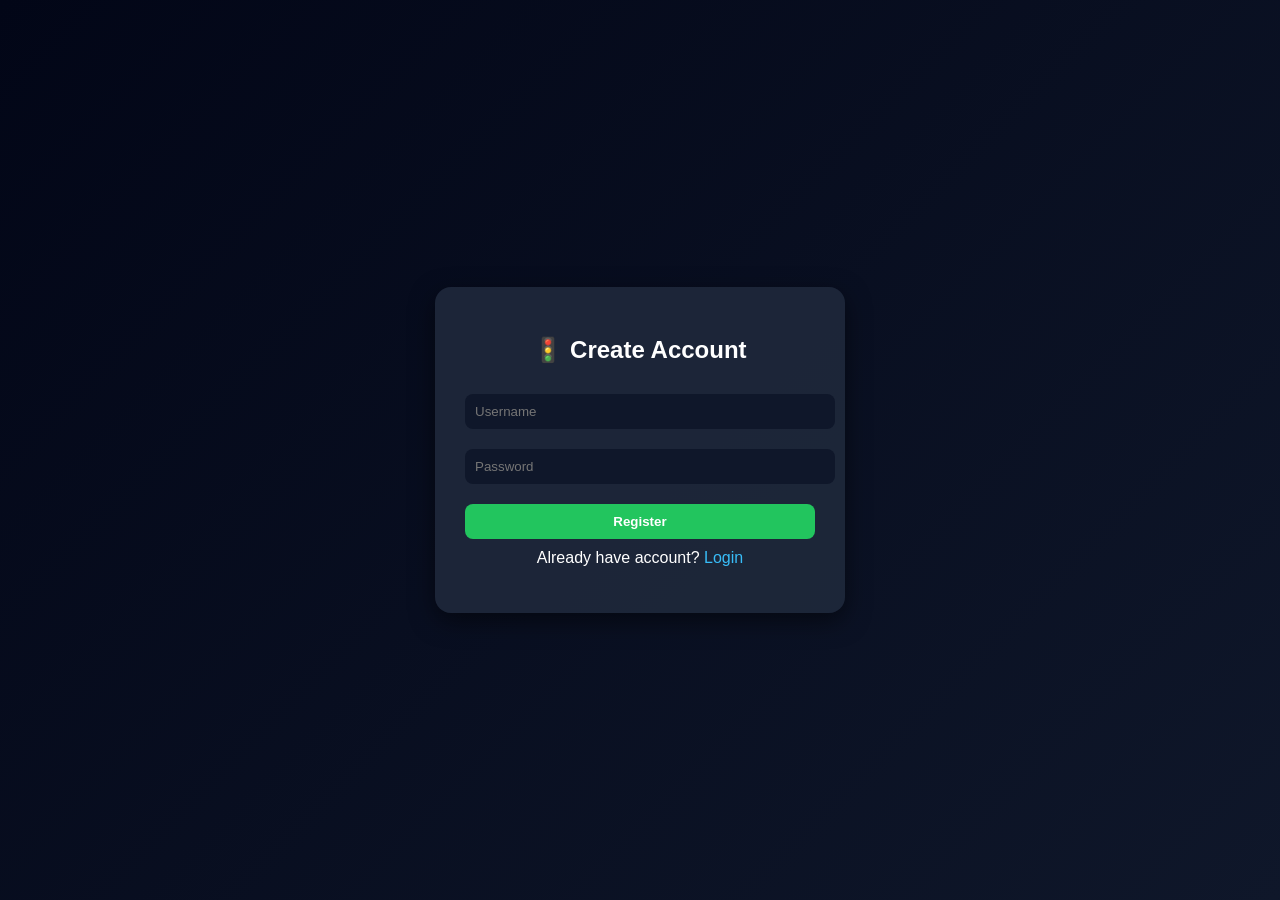
==== src/main/resources/static/register.html @ 9f7046b6 "Add files via upload" ====
<!DOCTYPE html>
<html>
<head>
<meta charset="UTF-8">
<title>Register - TrafficAI</title>

<style>

body {
  margin: 0;
  height: 100vh;
  font-family: Arial;
  background: linear-gradient(135deg, #020617, #0f172a);
  display: flex;
  justify-content: center;
  align-items: center;
  color: white;
}

.card {
  width: 350px;
  padding: 30px;
  border-radius: 16px;
  background: rgba(30,41,59,0.9);
  box-shadow: 0 8px 25px rgba(0,0,0,0.5);
  text-align: center;
}

h2 {
  margin-bottom: 20px;
}

input {
  width: 100%;
  padding: 10px;
  margin: 10px 0;
  border-radius: 8px;
  border: none;
  background: #0f172a;
  color: white;
}

button {
  width: 100%;
  padding: 10px;
  margin-top: 10px;
  border: none;
  border-radius: 8px;
  background: #22c55e;
  color: white;
  font-weight: bold;
  cursor: pointer;
}

button:hover {
  background: #16a34a;
}

a {
  color: #38bdf8;
  text-decoration: none;
}

</style>
</head>

<body>

<div class="card">

  <h2>🚦 Create Account</h2>

  <input id="username" placeholder="Username">
  <input id="password" type="password" placeholder="Password">

  <button onclick="register()">Register</button>

  <p style="margin-top:10px;">
    Already have account?
    <a href="/login.html">Login</a>
  </p>

</div>

<script>
async function register() {

  const username = document.getElementById("username").value;
  const password = document.getElementById("password").value;

  if (!username || !password) {
    alert("Fill all fields");
    return;
  }

  const res = await fetch("/api/auth/register", {
    method: "POST",
    headers: { "Content-Type": "application/json" },
    body: JSON.stringify({ username, password })
  });

  const data = await res.json();

  if (data.status === 200) {
    alert("Registered successfully!");
    window.location.href = "/login.html";
  } else {
    alert(data.message);
  }
}
</script>

</body>
</html>
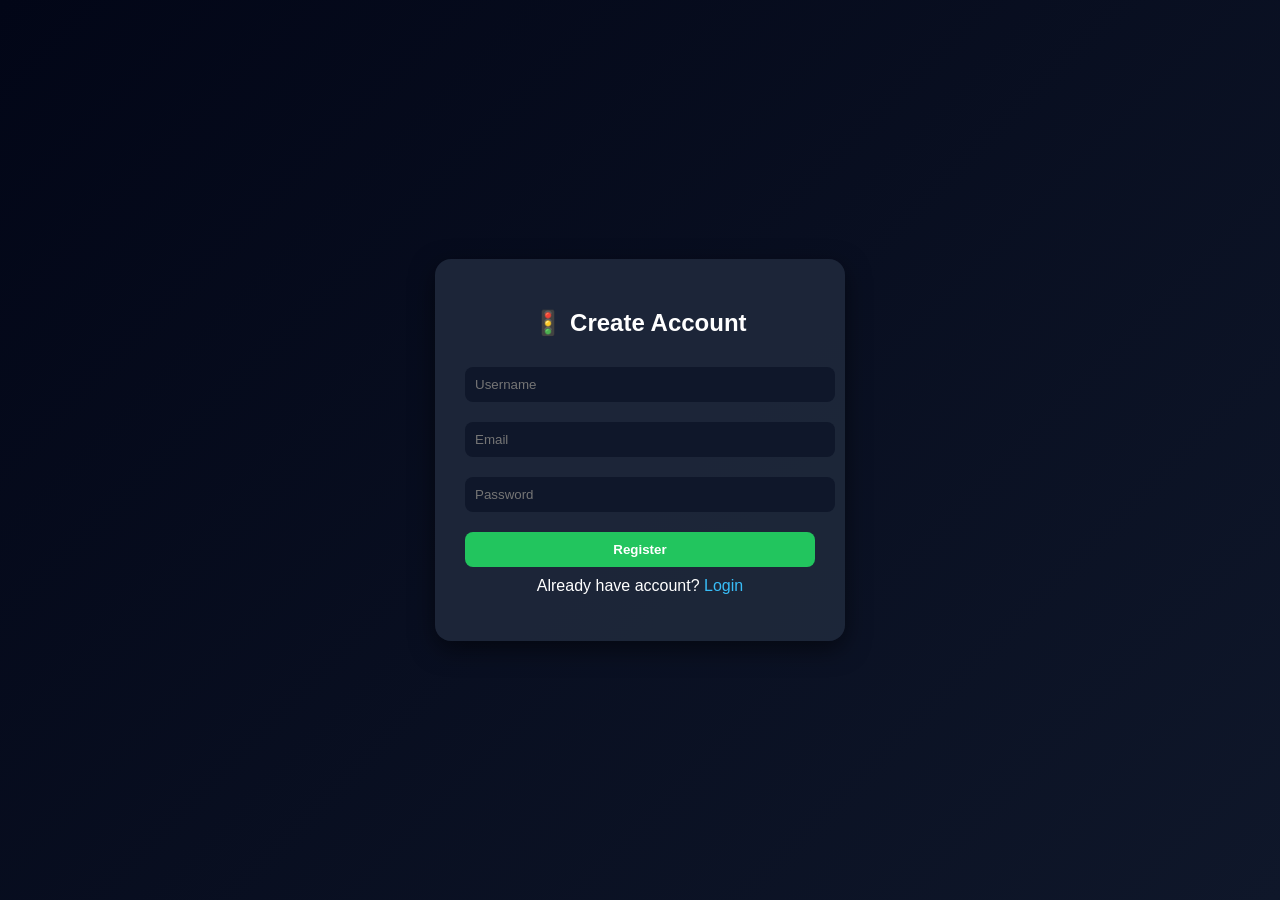
==== commit 7c425b58: "Add files via upload" ====
--- a/src/main/resources/static/register.html
+++ b/src/main/resources/static/register.html
@@ -4,8 +4,9 @@
 <meta charset="UTF-8">
 <title>Register - TrafficAI</title>
 
+<script src="/shared/api.js"></script>
+
 <style>
-
 body {
   margin: 0;
   height: 100vh;
@@ -60,7 +61,6 @@
   color: #38bdf8;
   text-decoration: none;
 }
-
 </style>
 </head>
 
@@ -71,7 +71,8 @@
   <h2>🚦 Create Account</h2>
 
   <input id="username" placeholder="Username">
-  <input id="password" type="password" placeholder="Password">
+<input id="email" placeholder="Email">   <!-- ✅ ADD THIS -->
+<input id="password" type="password" placeholder="Password">
 
   <button onclick="register()">Register</button>
 
@@ -86,26 +87,22 @@
 async function register() {
 
   const username = document.getElementById("username").value;
+  const email = document.getElementById("email").value;   // ✅ ADD
   const password = document.getElementById("password").value;
 
-  if (!username || !password) {
-    alert("Fill all fields");
-    return;
-  }
-
-  const res = await fetch("/api/auth/register", {
-    method: "POST",
-    headers: { "Content-Type": "application/json" },
-    body: JSON.stringify({ username, password })
+  const res = await request("/auth/register", "POST", {
+    username,
+    email,     // ✅ REQUIRED
+    password
   });
 
-  const data = await res.json();
+  console.log("REGISTER RESPONSE:", res);
 
-  if (data.status === 200) {
-    alert("Registered successfully!");
+  if (res && res.status === 200) {
+    alert("Registered!");
     window.location.href = "/login.html";
   } else {
-    alert(data.message);
+    alert(res?.message || "Error");
   }
 }
 </script>
